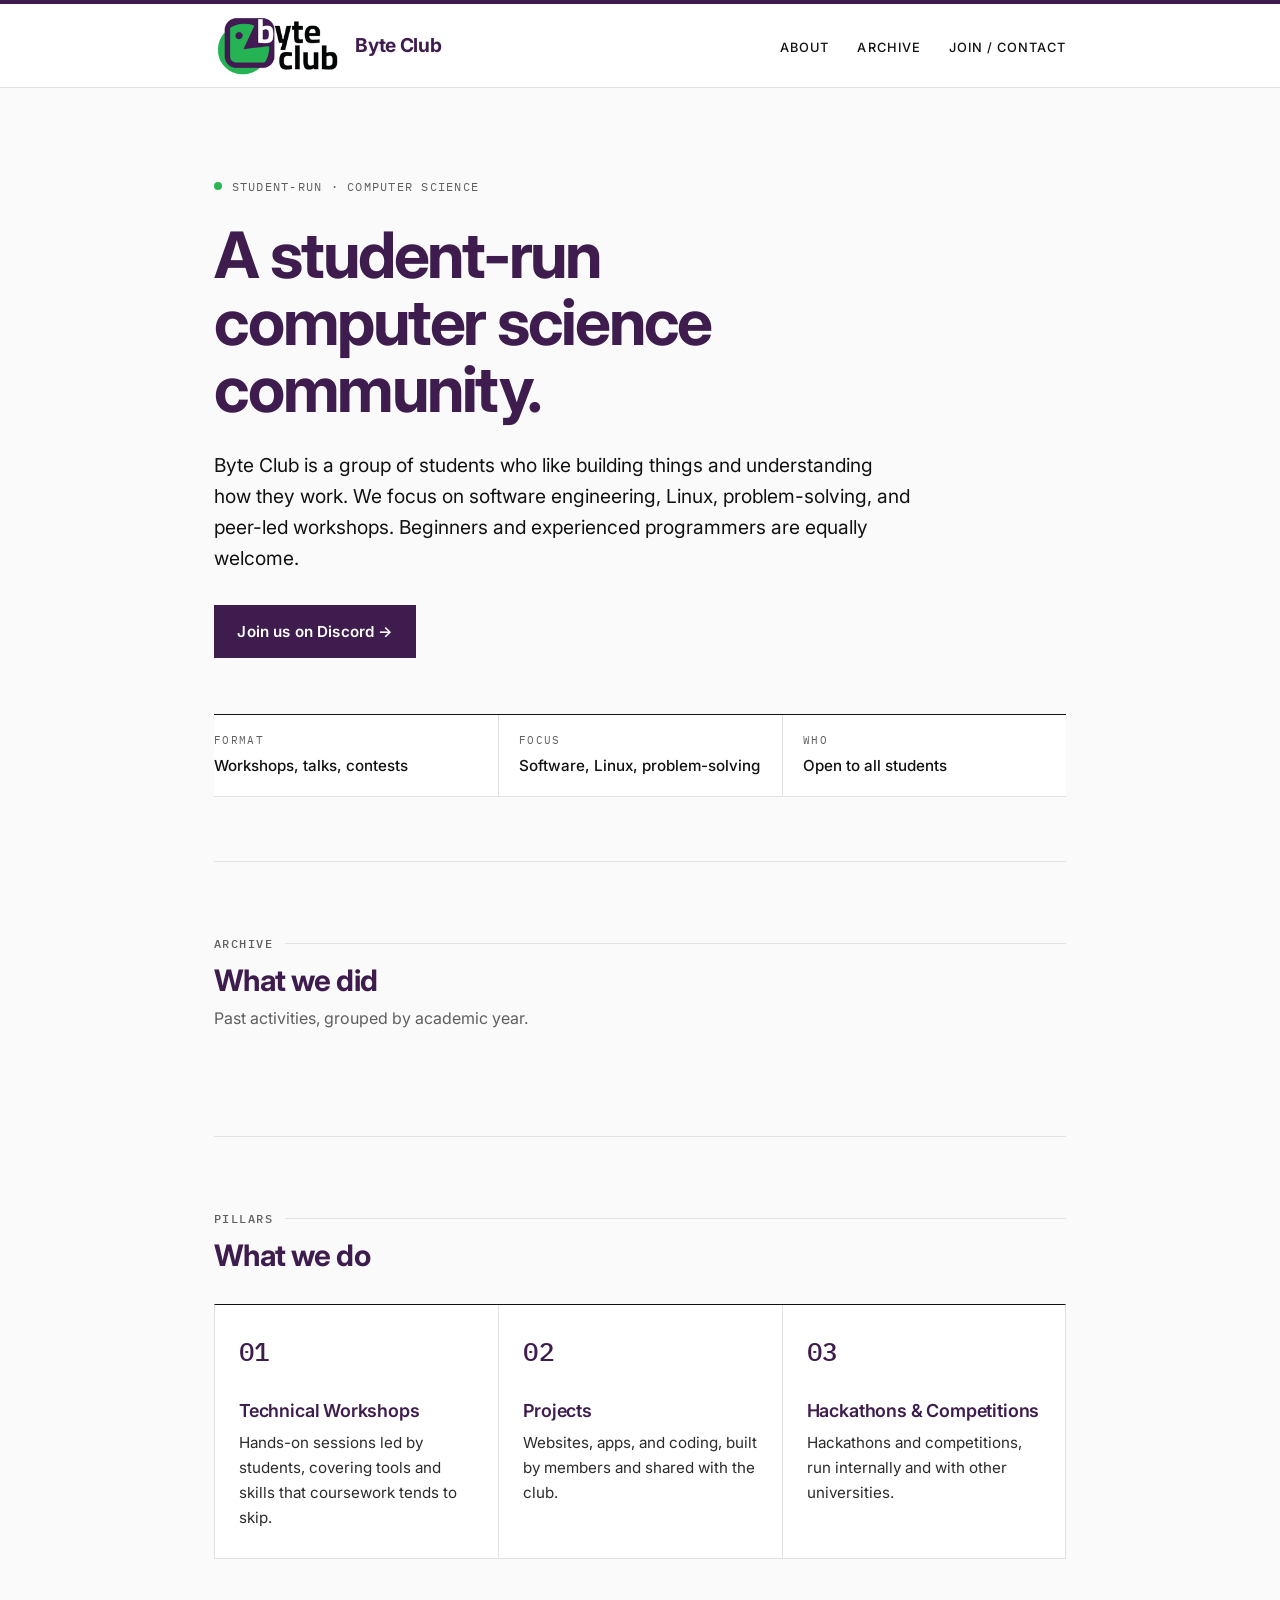
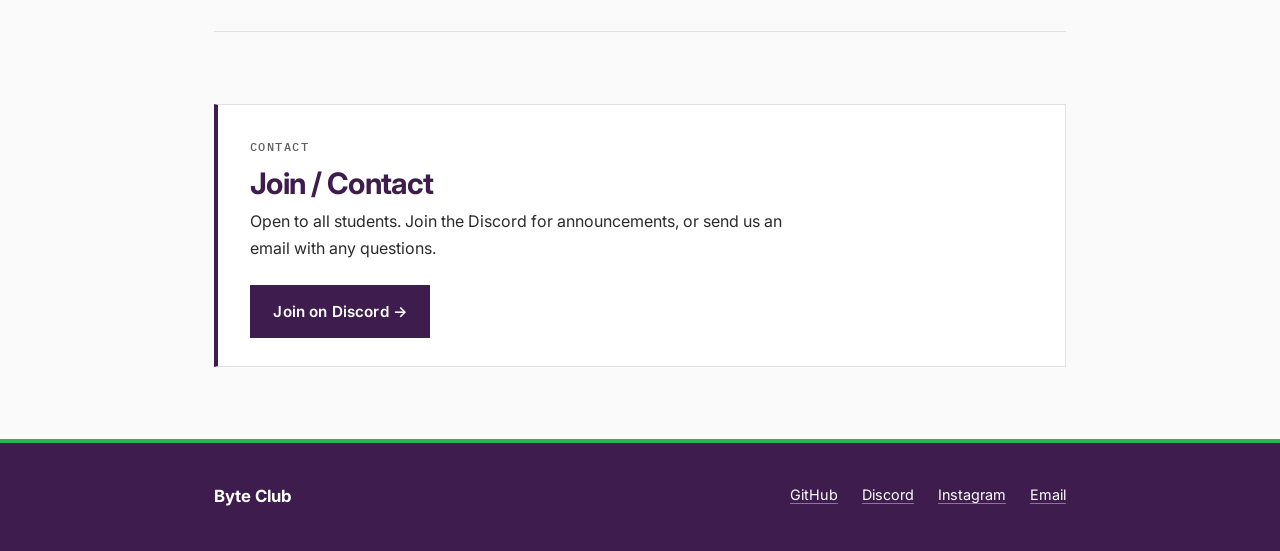
==== index.html @ 279cf4ee "moving files to the root :3" ====
<!DOCTYPE html>
<html lang="en">
<head>
  <meta charset="utf-8">
  <meta name="viewport" content="width=device-width, initial-scale=1">
  <title>Byte Club — Computer Science Student Community</title>
  <meta name="description" content="Byte Club is a student-run computer science community focused on software engineering, Linux, problem-solving, and peer workshops.">
  <link rel="icon" href="logo.png">
  <link rel="preconnect" href="https://fonts.googleapis.com">
  <link rel="preconnect" href="https://fonts.gstatic.com" crossorigin>
  <link href="https://fonts.googleapis.com/css2?family=IBM+Plex+Mono:wght@400;500;600&family=Inter:wght@400;500;600;700&display=swap" rel="stylesheet">
  <link rel="stylesheet" href="styles.css">
</head>
<body>

  <header class="site-header">
    <div class="wrap header-inner">
      <a class="brand" href="#top" aria-label="Byte Club home">
        <img src="logo-trimmed.png" alt="Byte Club logo" width="127" height="64">
        <span>Byte Club</span>
      </a>
      <nav aria-label="Main">
        <ul class="nav-list">
          <li><a href="#about">About</a></li>
          <li><a href="#archive">Archive</a></li>
          <li><a href="#join">Join / Contact</a></li>
        </ul>
      </nav>
    </div>
  </header>

  <main id="top" class="wrap">

    <!-- INTRO -->
    <section class="intro" id="about" aria-labelledby="intro-title">
      <p class="eyebrow"><span class="dot" aria-hidden="true"></span> Student-run &middot; Computer Science</p>
      <h1 id="intro-title">A student-run computer science community.</h1>
      <p class="lead">
        Byte Club is a group of students who like building things and understanding how they work.
        We focus on software engineering, Linux, problem-solving, and peer-led workshops.
        Beginners and experienced programmers are equally welcome.
      </p>
      <p class="intro-action">
        <a class="button" href="https://discord.gg/gXWcXNUDS8">Join us on Discord</a>
      </p>

      <dl class="facts">
        <div>
          <dt>Format</dt>
          <dd>Workshops, talks, contests</dd>
        </div>
        <div>
          <dt>Focus</dt>
          <dd>Software, Linux, problem-solving</dd>
        </div>
        <div>
          <dt>Who</dt>
          <dd>Open to all students</dd>
        </div>
      </dl>
    </section>

    <!-- ARCHIVE -->
    <section class="archive" id="archive" aria-labelledby="archive-title">
      <p class="label">Archive</p>
      <h2 id="archive-title">What we did</h2>
      <p class="section-note">Past activities, grouped by academic year.</p>

      <!--
        TO ADD AN EVENT: copy one <li class="event">…</li> block into the right year's <ul>.
        TO ADD A YEAR:   copy a whole <details class="year">…</details> block.
        The visible category label is the text inside <span class="tag">.
      -->

      <!--
        EXAMPLE YEAR BLOCK (copy, remove the comment markers, and edit):

        <details class="year" open>
          <summary><span class="year-label">2025–2026</span> <span class="count">1 event</span></summary>
          <ul class="events">
            <li class="event">
              <time class="date" datetime="2026-04">Apr 2026</time>
              <div class="body">
                <h3>Event title</h3>
                <span class="tag">Workshop</span>
                <p>One or two sentences about what happened. <a href="#">Slides</a></p>
              </div>
            </li>
          </ul>
        </details>
      -->
    </section>

    <!-- WHAT WE DO -->
    <section class="pillars" aria-labelledby="pillars-title">
      <p class="label">Pillars</p>
      <h2 id="pillars-title">What we do</h2>
      <ol class="pillar-list">
        <li>
          <span class="num">01</span>
          <h3>Technical Workshops</h3>
          <p>Hands-on sessions led by students, covering tools and skills that coursework tends to skip.</p>
        </li>
        <li>
          <span class="num">02</span>
          <h3>Projects</h3>
          <p>Websites, apps, and coding, built by members and shared with the club.</p>
        </li>
        <li>
          <span class="num">03</span>
          <h3>Hackathons &amp; Competitions</h3>
          <p>Hackathons and competitions, run internally and with other universities.</p>
        </li>
      </ol>
    </section>

    <!-- JOIN -->
    <section class="join" id="join" aria-labelledby="join-title">
      <div class="join-box">
        <p class="label">Contact</p>
        <h2 id="join-title">Join / Contact</h2>
        <p>
          Open to all students. Join the Discord for announcements, or send us an email with any questions.
        </p>
        <p class="actions">
          <a class="button" href="https://discord.gg/gXWcXNUDS8">Join on Discord</a>
        </p>
      </div>
    </section>

  </main>

  <footer class="site-footer">
    <div class="wrap footer-inner">
      <p>
        <strong>Byte Club</strong>
      </p>
      <ul class="footer-links">
        <li><a href="https://github.com/your-org">GitHub</a></li>
        <li><a href="https://discord.gg/gXWcXNUDS8">Discord</a></li>
        <li><a href="https://instagram.com/your-handle">Instagram</a></li>
        <li><a href="mailto:byteclub@university.edu">Email</a></li>
      </ul>
    </div>
  </footer>

</body>
</html>
---- styles.css ----
/* Byte Club — plain CSS, no dependencies */

:root {
  --paper: #fafafa;
  --white: #ffffff;
  --ink: #111111;
  --body: #2b2b2b;
  --muted: #5f5f5f;
  --line: #e2e2e2;
  --plum: #3e1d4e;
  --green: #2bb656;

  --sans: "Inter", "IBM Plex Sans", system-ui, -apple-system, "Segoe UI", Roboto, Helvetica, Arial, sans-serif;
  --mono: "IBM Plex Mono", ui-monospace, SFMono-Regular, Menlo, Consolas, monospace;

  --max: 900px;
}

*, *::before, *::after { box-sizing: border-box; }

html { scroll-behavior: smooth; scroll-padding-top: 6rem; }

body {
  margin: 0;
  background: var(--paper);
  color: var(--body);
  font-family: var(--sans);
  font-size: 1rem;
  line-height: 1.65;
  -webkit-text-size-adjust: 100%;
  -webkit-font-smoothing: antialiased;
}

::selection { background: var(--plum); color: #fff; }

img { max-width: 100%; display: block; }

a {
  color: var(--plum);
  text-decoration-thickness: 1px;
  text-underline-offset: 3px;
  text-decoration-color: rgba(62, 29, 78, 0.35);
}
a:hover {
  color: var(--plum);
  text-decoration-color: var(--green);
  text-decoration-thickness: 2px;
}
a:focus-visible,
summary:focus-visible {
  outline: 2px solid var(--plum);
  outline-offset: 3px;
}

h1, h2, h3 {
  color: var(--plum);
  line-height: 1.15;
  margin: 0;
}

p { margin: 0 0 1rem; }

ul, ol { margin: 0; padding: 0; list-style: none; }

.wrap {
  max-width: var(--max);
  margin: 0 auto;
  padding: 0 1.5rem;
}

/* ---------- Header ---------- */

.site-header {
  position: sticky;
  top: 0;
  z-index: 10;
  background: var(--white);
  border-top: 4px solid var(--plum);
  border-bottom: 1px solid var(--line);
}

.header-inner {
  display: flex;
  align-items: center;
  justify-content: space-between;
  gap: 1rem;
  padding-top: 0.6rem;
  padding-bottom: 0.6rem;
}

.brand {
  display: flex;
  align-items: center;
  gap: 0.9rem;
  color: var(--plum);
  text-decoration: none;
  font-weight: 700;
  font-size: 1.2rem;
  letter-spacing: -0.015em;
}
.brand img { height: 64px; width: auto; }
.brand:hover { color: var(--plum); }

.nav-list { display: flex; gap: 1.75rem; }
.nav-list a {
  color: var(--ink);
  text-decoration: none;
  font-size: 0.8rem;
  font-weight: 500;
  text-transform: uppercase;
  letter-spacing: 0.08em;
  padding: 0.35rem 0;
  border-bottom: 2px solid transparent;
}
.nav-list a:hover { color: var(--plum); border-bottom-color: var(--green); }

/* ---------- Sections ---------- */

main > section { padding: 4.5rem 0; border-bottom: 1px solid var(--line); }
main > section:last-child { border-bottom: 0; }

.label {
  font-family: var(--mono);
  font-size: 0.75rem;
  font-weight: 500;
  text-transform: uppercase;
  letter-spacing: 0.12em;
  color: var(--muted);
  margin-bottom: 0.6rem;
  display: flex;
  align-items: center;
  gap: 0.75rem;
}
.label::after {
  content: "";
  flex: 1;
  height: 1px;
  background: var(--line);
}

h2 {
  font-size: 1.85rem;
  font-weight: 700;
  letter-spacing: -0.02em;
  margin-bottom: 0.5rem;
}

.section-note { color: var(--muted); margin-bottom: 2rem; }

/* ---------- Intro ---------- */

.intro { padding-top: 5.5rem; padding-bottom: 4rem; }

.eyebrow {
  display: flex;
  align-items: center;
  gap: 0.6rem;
  font-family: var(--mono);
  font-size: 0.78rem;
  text-transform: uppercase;
  letter-spacing: 0.1em;
  color: var(--muted);
  margin-bottom: 1.5rem;
}
.dot {
  width: 8px;
  height: 8px;
  border-radius: 50%;
  background: var(--green);
}

h1 {
  font-size: clamp(2.4rem, 6.5vw, 4rem);
  font-weight: 700;
  letter-spacing: -0.035em;
  line-height: 1.05;
  max-width: 14ch;
  margin-bottom: 1.75rem;
}

.lead {
  font-size: 1.2rem;
  line-height: 1.6;
  max-width: 58ch;
  color: var(--ink);
  margin-bottom: 2rem;
}

.intro-action { margin-bottom: 3.5rem; }

.button {
  display: inline-block;
  background: var(--plum);
  color: #fff;
  text-decoration: none;
  padding: 0.8rem 1.4rem;
  border: 1px solid var(--plum);
  font-weight: 600;
  font-size: 0.95rem;
  letter-spacing: 0.01em;
  transition: background 0.15s, color 0.15s;
}
.button::after { content: "  →"; }
.button:hover {
  background: var(--white);
  color: var(--plum);
  text-decoration: none;
  box-shadow: inset 0 -3px 0 var(--green);
}

/* Fact strip */

.facts {
  display: grid;
  grid-template-columns: repeat(3, 1fr);
  margin: 0;
  border-top: 1px solid var(--ink);
  border-bottom: 1px solid var(--line);
  background: var(--white);
}
.facts > div { padding: 1rem 1.25rem 1.1rem 0; }
.facts > div + div { padding-left: 1.25rem; border-left: 1px solid var(--line); }
.facts dt {
  font-family: var(--mono);
  font-size: 0.7rem;
  text-transform: uppercase;
  letter-spacing: 0.12em;
  color: var(--muted);
  margin-bottom: 0.25rem;
}
.facts dd { margin: 0; font-size: 0.95rem; color: var(--ink); font-weight: 500; }

/* ---------- Archive ---------- */

.year { border-top: 1px solid var(--line); }
.year:last-of-type { border-bottom: 1px solid var(--line); }
.year[open] { border-top-color: var(--ink); }

.year summary {
  display: flex;
  align-items: baseline;
  gap: 1rem;
  padding: 1.1rem 0;
  cursor: pointer;
  list-style: none;
}
.year summary::-webkit-details-marker { display: none; }

.year summary::before {
  content: "+";
  font-family: var(--mono);
  font-size: 1.1rem;
  color: var(--muted);
  width: 1.1rem;
  flex: none;
}
.year[open] summary::before { content: "–"; color: var(--plum); }

.year-label {
  font-family: var(--mono);
  font-size: 1.2rem;
  font-weight: 600;
  color: var(--plum);
  text-decoration: underline;
  text-decoration-color: transparent;
  text-decoration-thickness: 2px;
  text-underline-offset: 5px;
}
.year summary:hover .year-label { text-decoration-color: var(--green); }

.count {
  font-family: var(--mono);
  font-size: 0.75rem;
  color: var(--muted);
  margin-left: auto;
}

.events { padding-bottom: 1.25rem; }

.event {
  display: grid;
  grid-template-columns: 8rem 1fr;
  gap: 1rem;
  padding: 1.3rem 0.9rem;
  margin: 0 -0.9rem;
  border-top: 1px solid var(--line);
  transition: background 0.15s;
}
.event:first-child { border-top-color: var(--line); }
.event:hover {
  background: var(--white);
  box-shadow: inset 3px 0 0 var(--green);
}

.date {
  font-family: var(--mono);
  font-size: 0.82rem;
  color: var(--muted);
  padding-top: 0.25rem;
}

.event h3 {
  display: inline;
  font-size: 1.08rem;
  font-weight: 600;
  letter-spacing: -0.01em;
  color: var(--ink);
  margin-right: 0.6rem;
}

.tag {
  display: inline-block;
  font-family: var(--mono);
  font-size: 0.68rem;
  font-weight: 500;
  text-transform: uppercase;
  letter-spacing: 0.06em;
  padding: 0.12rem 0.55rem 0.12rem 1.15rem;
  border: 1px solid var(--line);
  background: var(--white);
  color: var(--body);
  vertical-align: middle;
  position: relative;
}
.tag::before {
  content: "";
  position: absolute;
  left: 0.5rem;
  top: 50%;
  width: 5px;
  height: 5px;
  margin-top: -2.5px;
  border-radius: 50%;
  background: var(--green);
}

.event p { margin: 0.55rem 0 0; color: var(--body); max-width: 62ch; }
.event p a {
  font-family: var(--mono);
  font-size: 0.82rem;
  margin-left: 0.25rem;
  white-space: nowrap;
}
.event p a::after { content: " ↗"; }

/* ---------- Pillars ---------- */

.pillar-list {
  display: grid;
  grid-template-columns: repeat(3, 1fr);
  margin-top: 2rem;
  border: 1px solid var(--line);
  border-top: 1px solid var(--ink);
  background: var(--white);
}
.pillar-list li {
  padding: 1.6rem 1.5rem 1.75rem;
  transition: box-shadow 0.15s;
}
.pillar-list li + li { border-left: 1px solid var(--line); }
.pillar-list li:hover { box-shadow: inset 0 -3px 0 var(--green); }

.num {
  display: block;
  font-family: var(--mono);
  font-size: 1.6rem;
  font-weight: 500;
  color: var(--plum);
  letter-spacing: -0.02em;
  margin-bottom: 1.75rem;
}
.pillar-list h3 {
  font-size: 1.12rem;
  font-weight: 600;
  letter-spacing: -0.01em;
  margin-bottom: 0.5rem;
}
.pillar-list p { color: var(--body); font-size: 0.95rem; margin: 0; }

/* ---------- Join ---------- */

.join-box {
  background: var(--white);
  border: 1px solid var(--line);
  border-left: 4px solid var(--plum);
  padding: 2rem 2rem 1.75rem;
}
.join p { max-width: 55ch; }
.join .label::after { display: none; }
.actions {
  display: flex;
  flex-wrap: wrap;
  align-items: center;
  gap: 1.5rem;
  margin: 1.5rem 0 0;
}
.text-link { font-family: var(--mono); font-size: 0.9rem; }

/* ---------- Footer ---------- */

.site-footer {
  background: var(--plum);
  color: #e9e0ee;
  font-size: 0.9rem;
  border-top: 4px solid var(--green);
}
.footer-inner {
  display: flex;
  justify-content: space-between;
  align-items: flex-start;
  gap: 1.5rem;
  padding-top: 2.5rem;
  padding-bottom: 2.5rem;
}
.footer-inner p { margin: 0; }
.footer-inner strong { color: #fff; font-size: 1.05rem; }
.footer-links { display: flex; flex-wrap: wrap; gap: 1.5rem; }
.footer-links a {
  color: #fff;
  text-decoration-color: rgba(255, 255, 255, 0.4);
}
.footer-links a:hover {
  color: #fff;
  text-decoration-color: var(--green);
}
.site-footer a:focus-visible { outline-color: #fff; }

/* ---------- Responsive ---------- */

@media (max-width: 720px) {
  html { scroll-padding-top: 1rem; }
  .site-header { position: static; }
  .header-inner { flex-direction: column; align-items: flex-start; gap: 0.5rem; }
  .brand img { height: 56px; }
  .nav-list { gap: 1.25rem; flex-wrap: wrap; }

  main > section { padding: 3rem 0; }
  .intro { padding-top: 3rem; }
  .intro-action { margin-bottom: 2.5rem; }

  .facts { grid-template-columns: 1fr; }
  .facts > div,
  .facts > div + div { padding: 0.85rem 0; border-left: 0; }
  .facts > div + div { border-top: 1px solid var(--line); }

  h2 { font-size: 1.6rem; }

  .event { grid-template-columns: 1fr; gap: 0.25rem; margin: 0 -0.5rem; padding: 1.2rem 0.5rem; }

  .pillar-list { grid-template-columns: 1fr; }
  .pillar-list li + li { border-left: 0; border-top: 1px solid var(--line); }

  .join-box { padding: 1.5rem 1.25rem; }

  .footer-inner { flex-direction: column; }
}

@media (prefers-reduced-motion: reduce) {
  html { scroll-behavior: auto; }
  * { transition: none !important; }
}
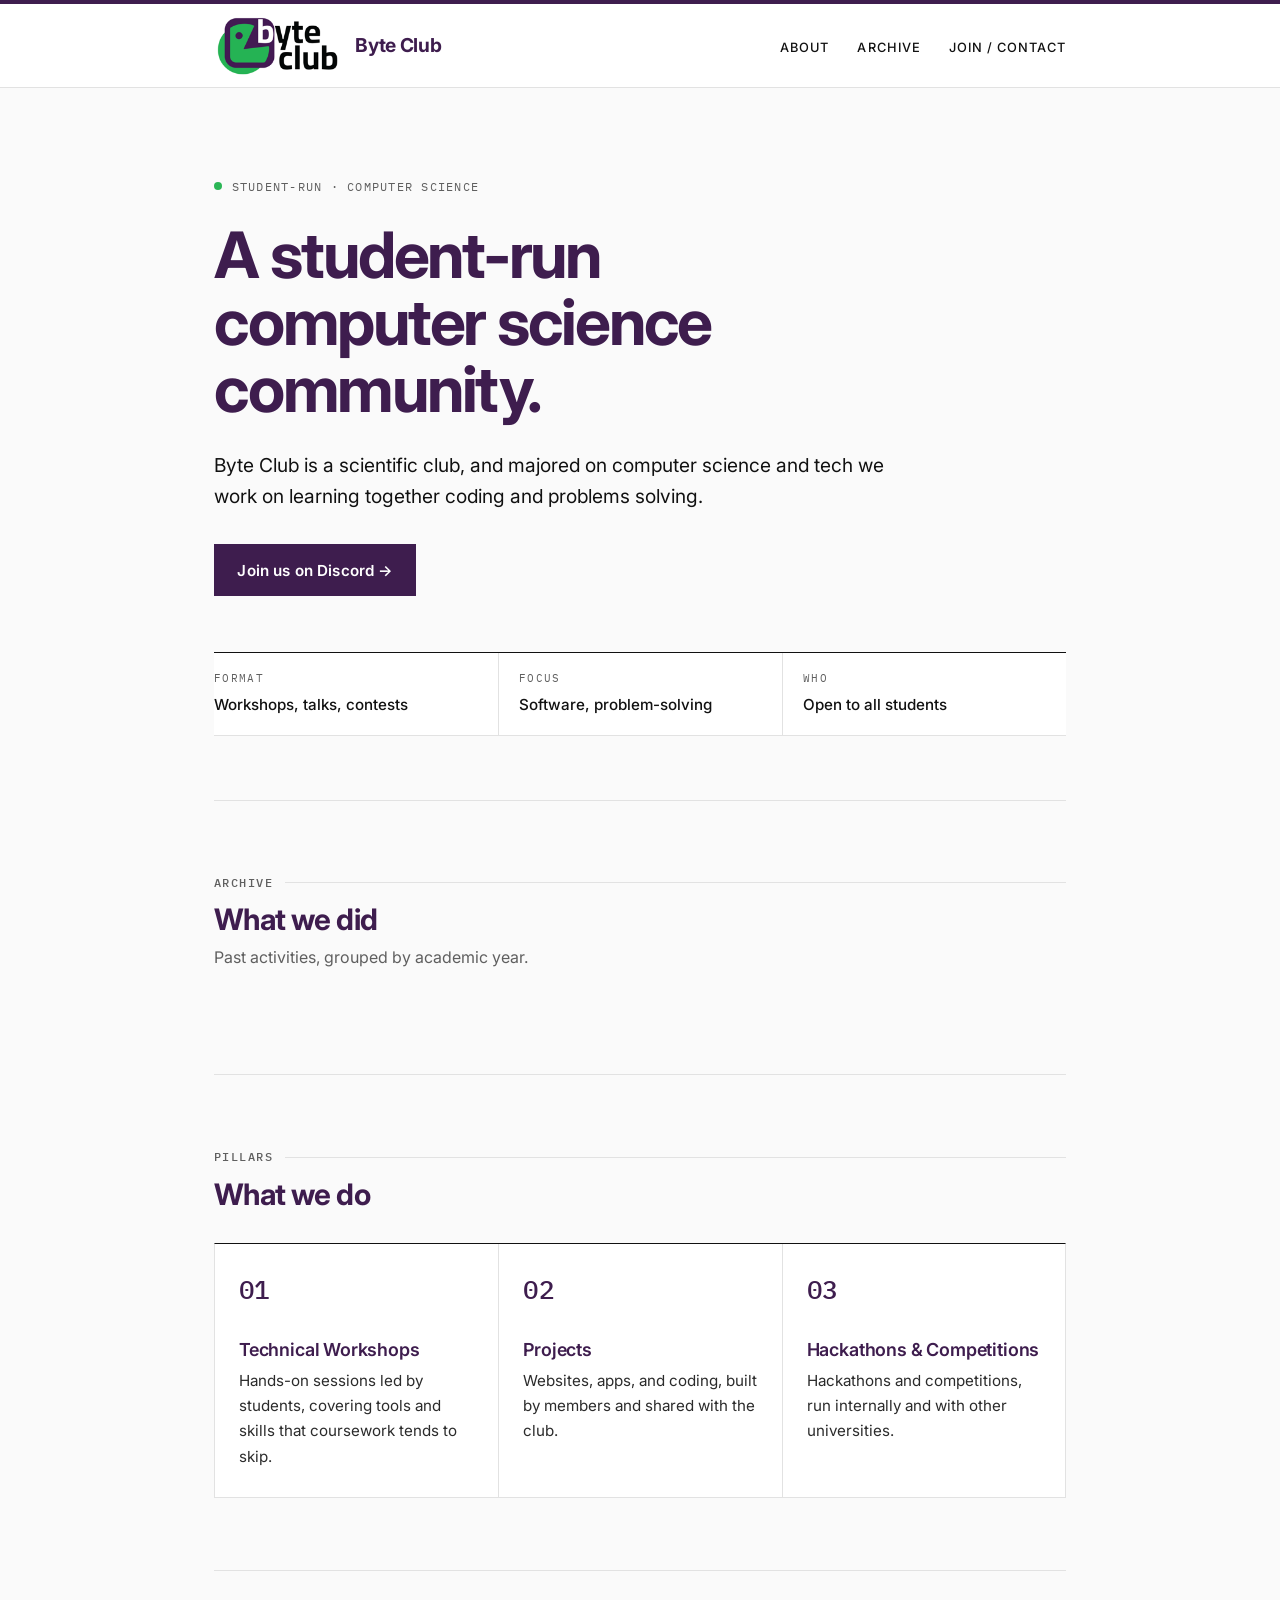
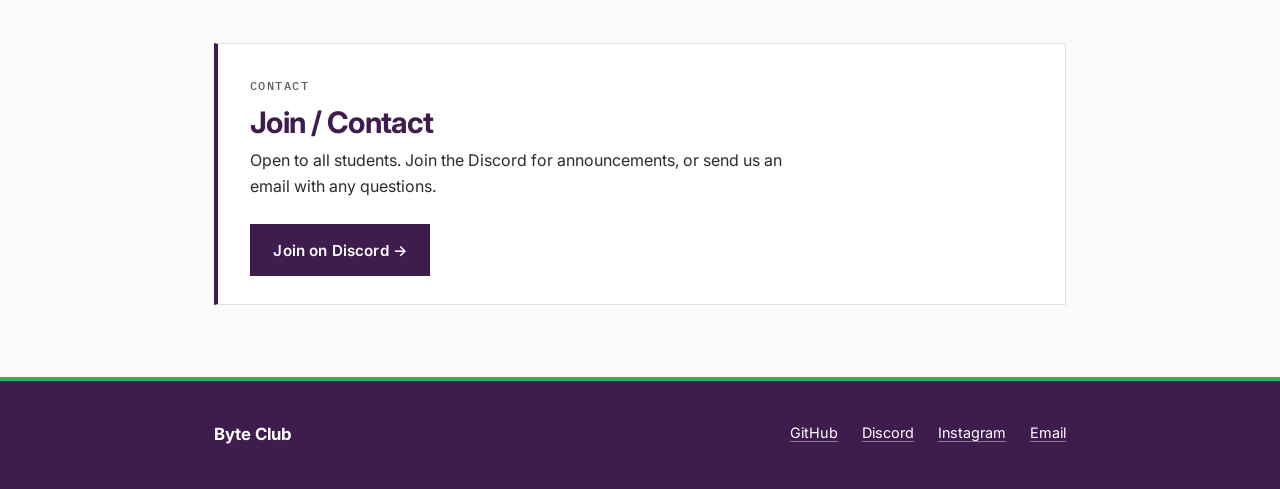
==== commit 5601635e: "changed some texts and definiton of the club :3" ====
--- a/index.html
+++ b/index.html
@@ -36,9 +36,8 @@
       <p class="eyebrow"><span class="dot" aria-hidden="true"></span> Student-run &middot; Computer Science</p>
       <h1 id="intro-title">A student-run computer science community.</h1>
       <p class="lead">
-        Byte Club is a group of students who like building things and understanding how they work.
-        We focus on software engineering, Linux, problem-solving, and peer-led workshops.
-        Beginners and experienced programmers are equally welcome.
+        Byte Club is a scientific club, and majored on computer science and tech
+	we work on learning together coding and problems solving.
       </p>
       <p class="intro-action">
         <a class="button" href="https://discord.gg/gXWcXNUDS8">Join us on Discord</a>
@@ -51,7 +50,7 @@
         </div>
         <div>
           <dt>Focus</dt>
-          <dd>Software, Linux, problem-solving</dd>
+          <dd>Software, problem-solving</dd>
         </div>
         <div>
           <dt>Who</dt>
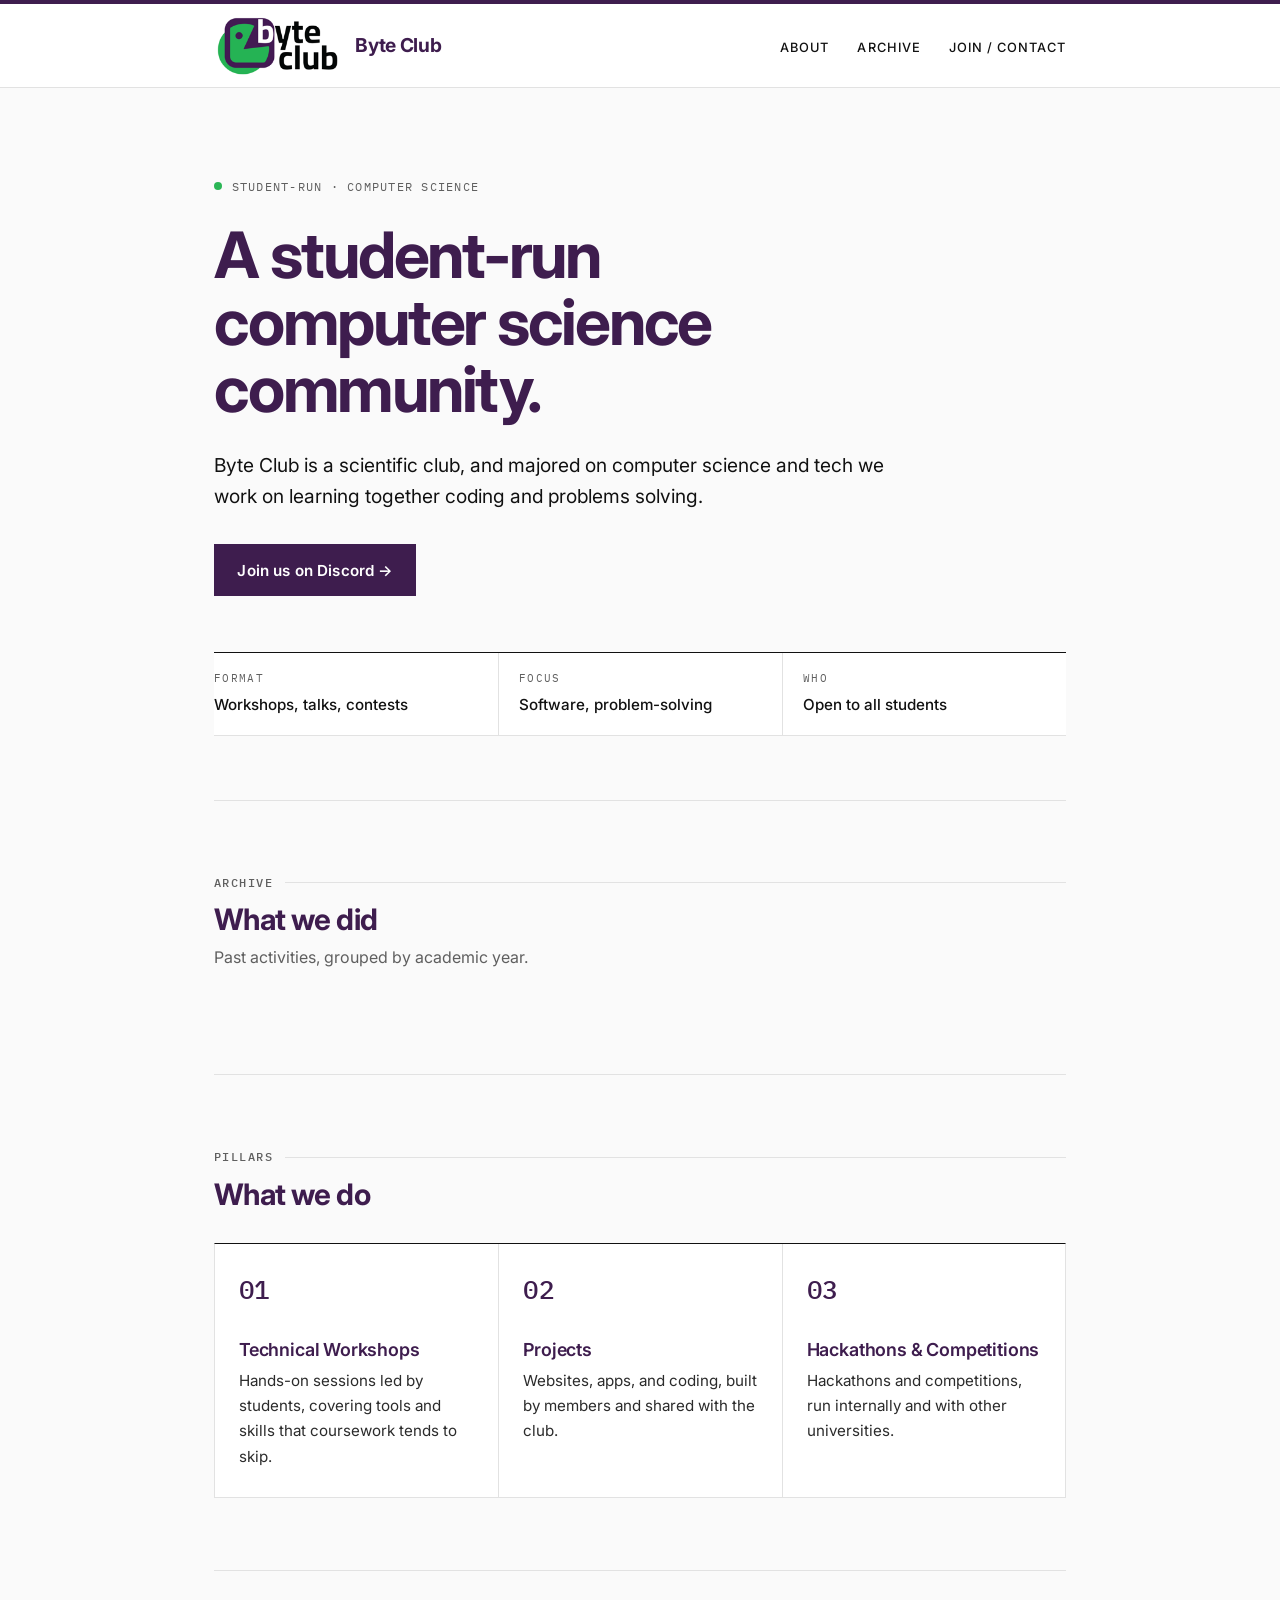
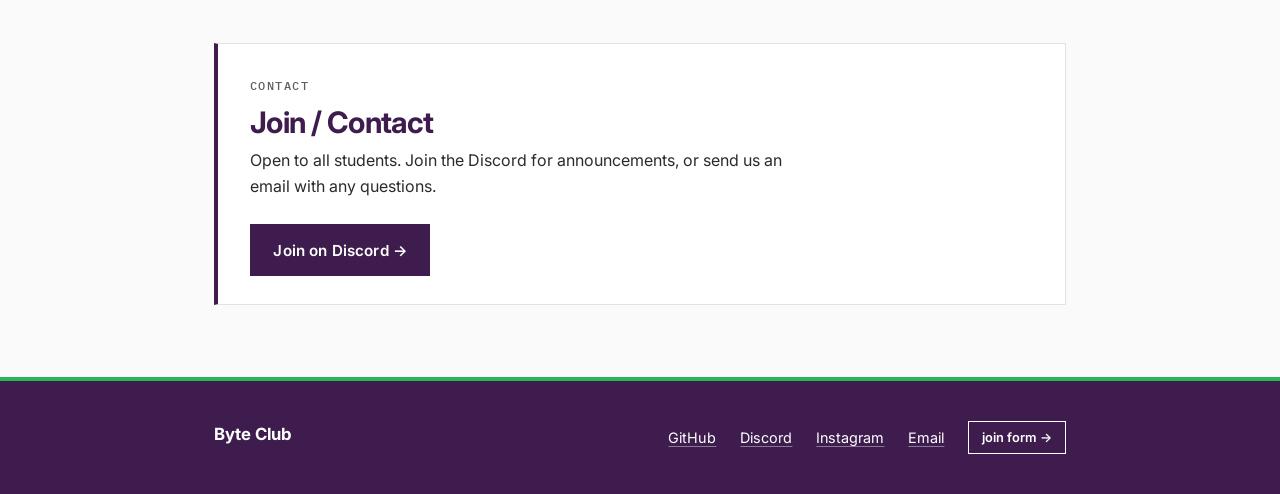
==== commit d81fc12b: "added google form" ====
--- a/index.html
+++ b/index.html
@@ -139,6 +139,7 @@
         <li><a href="https://discord.gg/gXWcXNUDS8">Discord</a></li>
         <li><a href="https://instagram.com/your-handle">Instagram</a></li>
         <li><a href="mailto:byteclub@university.edu">Email</a></li>
+	<li><a class="button-small" href="https://docs.google.com/forms/d/e/1FAIpQLScrSyM6Wy9qobDb9HOVKF51j3hU-xY_Z3qXXHcavGYluZx_Xw/viewform?utm_source=ig&utm_medium=social&utm_content=link_in_bio&fbclid=PAZXh0bgNhZW0CMTEAcGRvZgJzcnRjBmFwcF9pZA81NjcwNjczNDMzNTI0MjcAAaeiAYCFGHyS2YrmpryXDgKaIS-xdRZYkLSkx0YP0UypBb3DixYew_kSygztvQ_aem_sHxJ78GbxFtKIhqsnRzYjQ">join form</a></li>
       </ul>
     </div>
   </footer>
--- a/styles.css
+++ b/styles.css
@@ -68,7 +68,7 @@
   padding: 0 1.5rem;
 }
 
-/* ---------- Header ---------- */
+/* ---- header --------- */
 
 .site-header {
   position: sticky;
@@ -114,7 +114,7 @@
 }
 .nav-list a:hover { color: var(--plum); border-bottom-color: var(--green); }
 
-/* ---------- Sections ---------- */
+/* ---------- sections ---------- */
 
 main > section { padding: 4.5rem 0; border-bottom: 1px solid var(--line); }
 main > section:last-child { border-bottom: 0; }
@@ -424,6 +424,22 @@
   text-decoration-color: var(--green);
 }
 .site-footer a:focus-visible { outline-color: #fff; }
+.footer-links { align-items: center; }
+.footer-links a.button-small {
+  display: inline-block;
+  padding: 0.3rem 0.8rem;
+  border: 1px solid #fff;
+  font-size: 0.8rem;
+  font-weight: 600;
+  text-decoration: none;
+  transition: background 0.15s, color 0.15s;
+}
+.footer-links a.button-small::after { content: " →"; }
+.footer-links a.button-small:hover {
+  background: #fff;
+  color: var(--plum);
+  box-shadow: inset 0 -3px 0 var(--green);
+}
 
 /* ---------- Responsive ---------- */
 
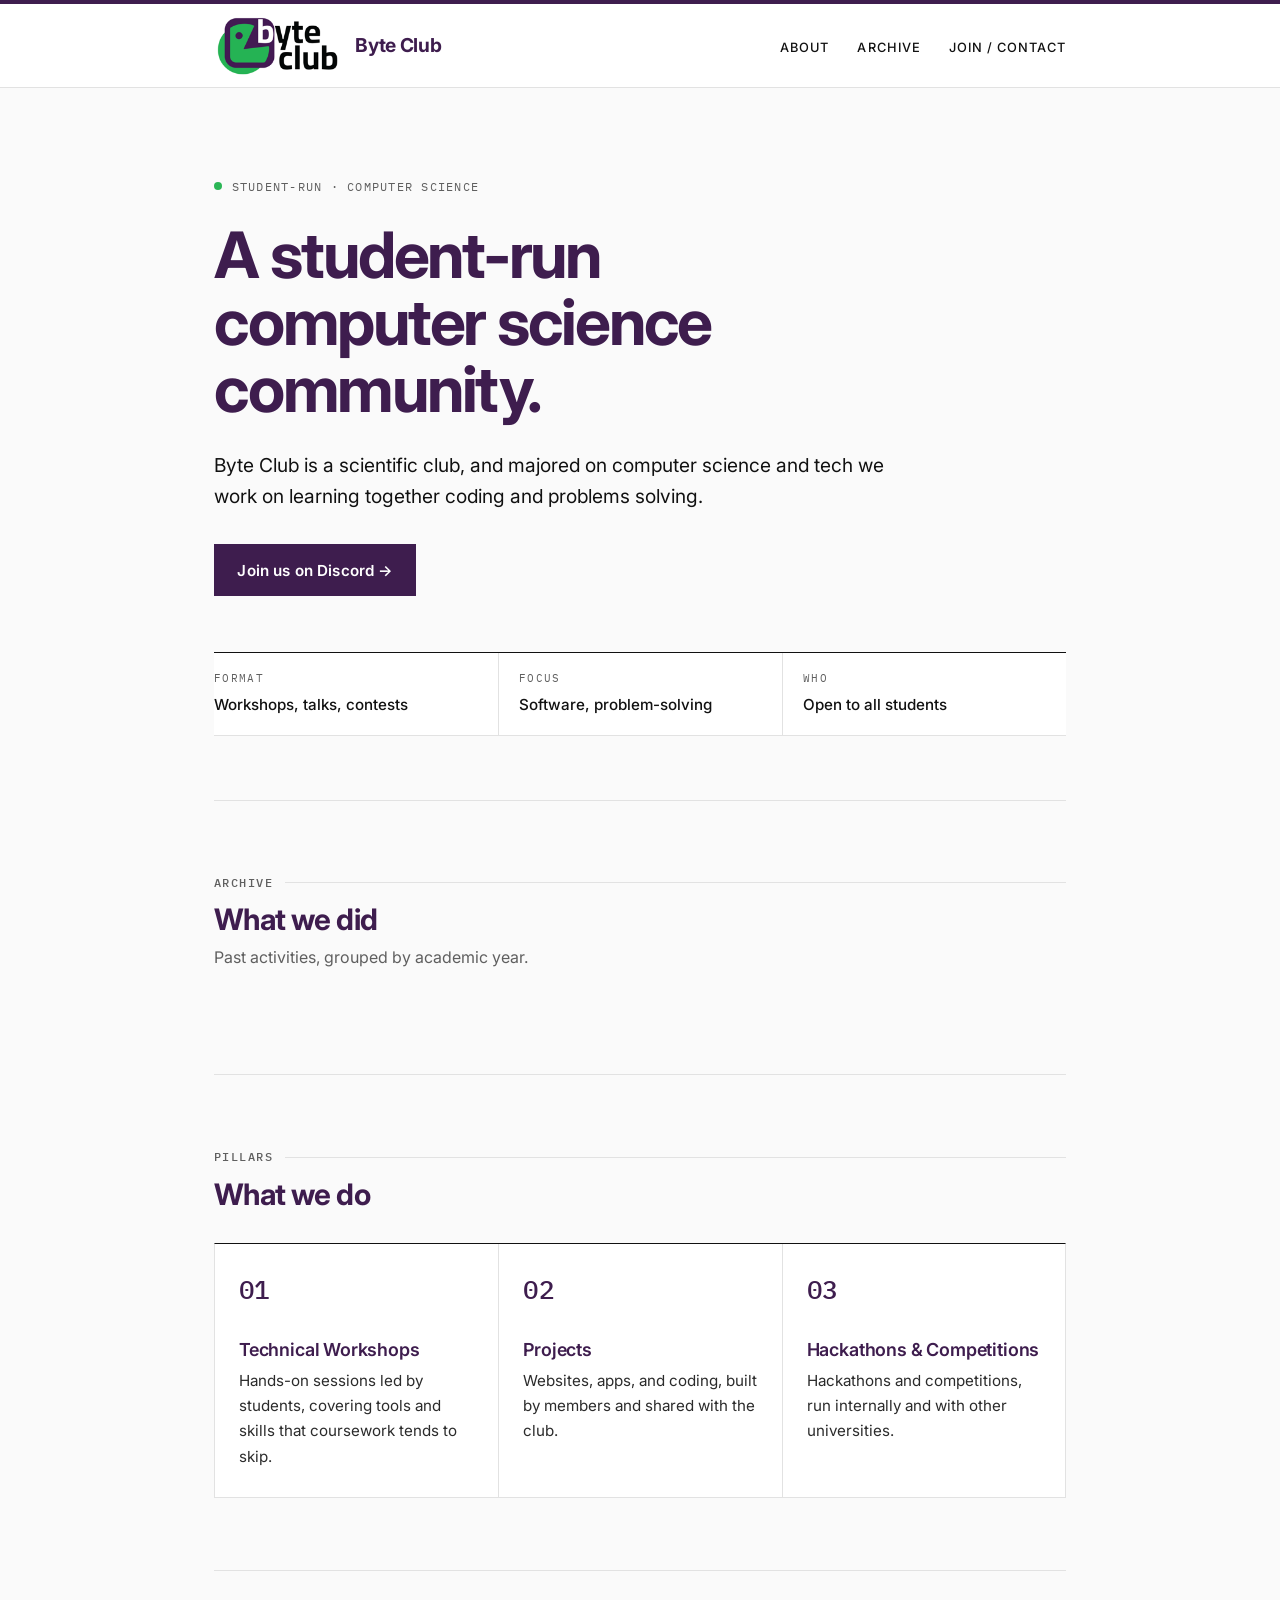
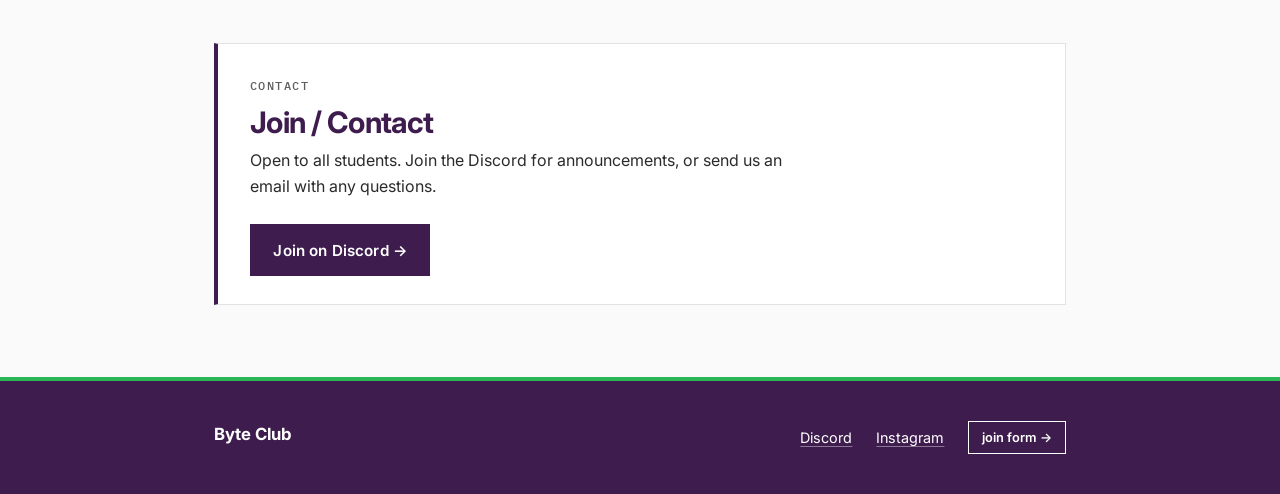
==== commit 98f2564e: "removed the email and github for now" ====
--- a/index.html
+++ b/index.html
@@ -135,10 +135,8 @@
         <strong>Byte Club</strong>
       </p>
       <ul class="footer-links">
-        <li><a href="https://github.com/your-org">GitHub</a></li>
         <li><a href="https://discord.gg/gXWcXNUDS8">Discord</a></li>
         <li><a href="https://instagram.com/your-handle">Instagram</a></li>
-        <li><a href="mailto:byteclub@university.edu">Email</a></li>
 	<li><a class="button-small" href="https://docs.google.com/forms/d/e/1FAIpQLScrSyM6Wy9qobDb9HOVKF51j3hU-xY_Z3qXXHcavGYluZx_Xw/viewform?utm_source=ig&utm_medium=social&utm_content=link_in_bio&fbclid=PAZXh0bgNhZW0CMTEAcGRvZgJzcnRjBmFwcF9pZA81NjcwNjczNDMzNTI0MjcAAaeiAYCFGHyS2YrmpryXDgKaIS-xdRZYkLSkx0YP0UypBb3DixYew_kSygztvQ_aem_sHxJ78GbxFtKIhqsnRzYjQ">join form</a></li>
       </ul>
     </div>
